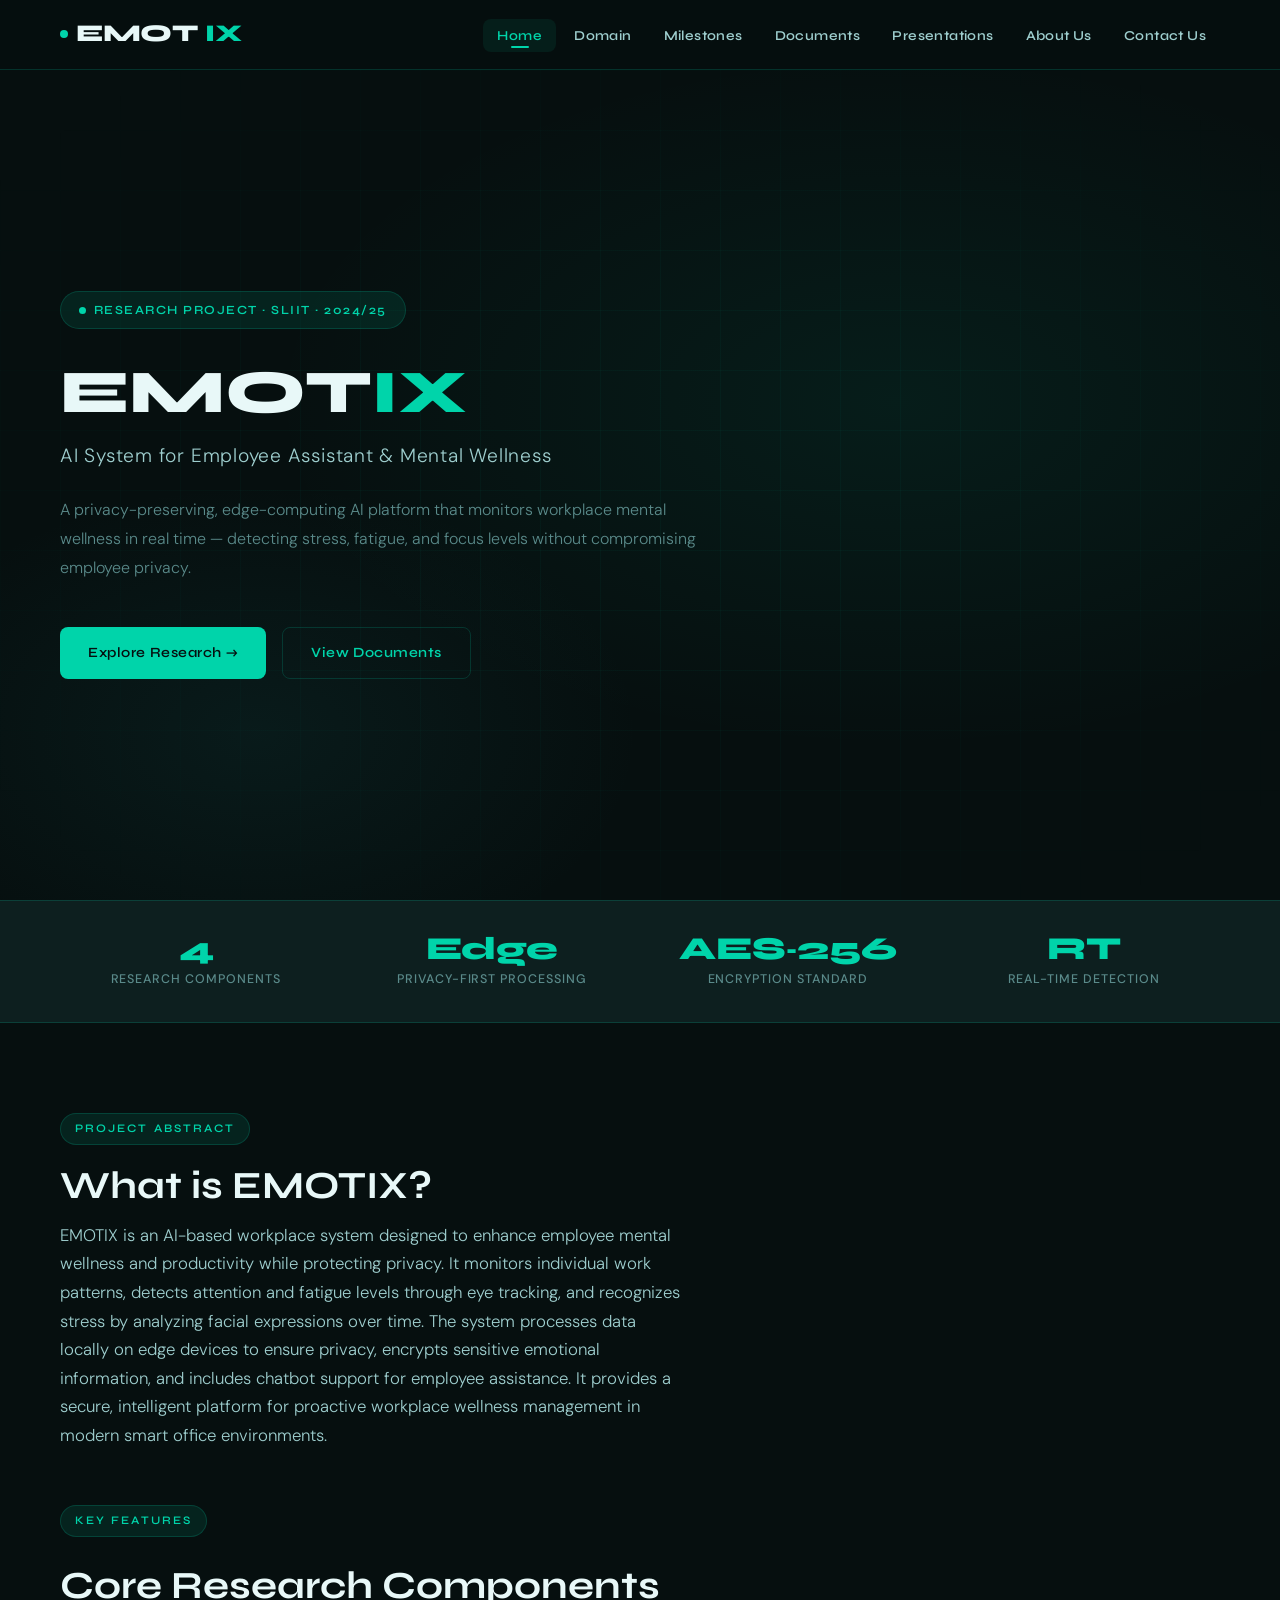
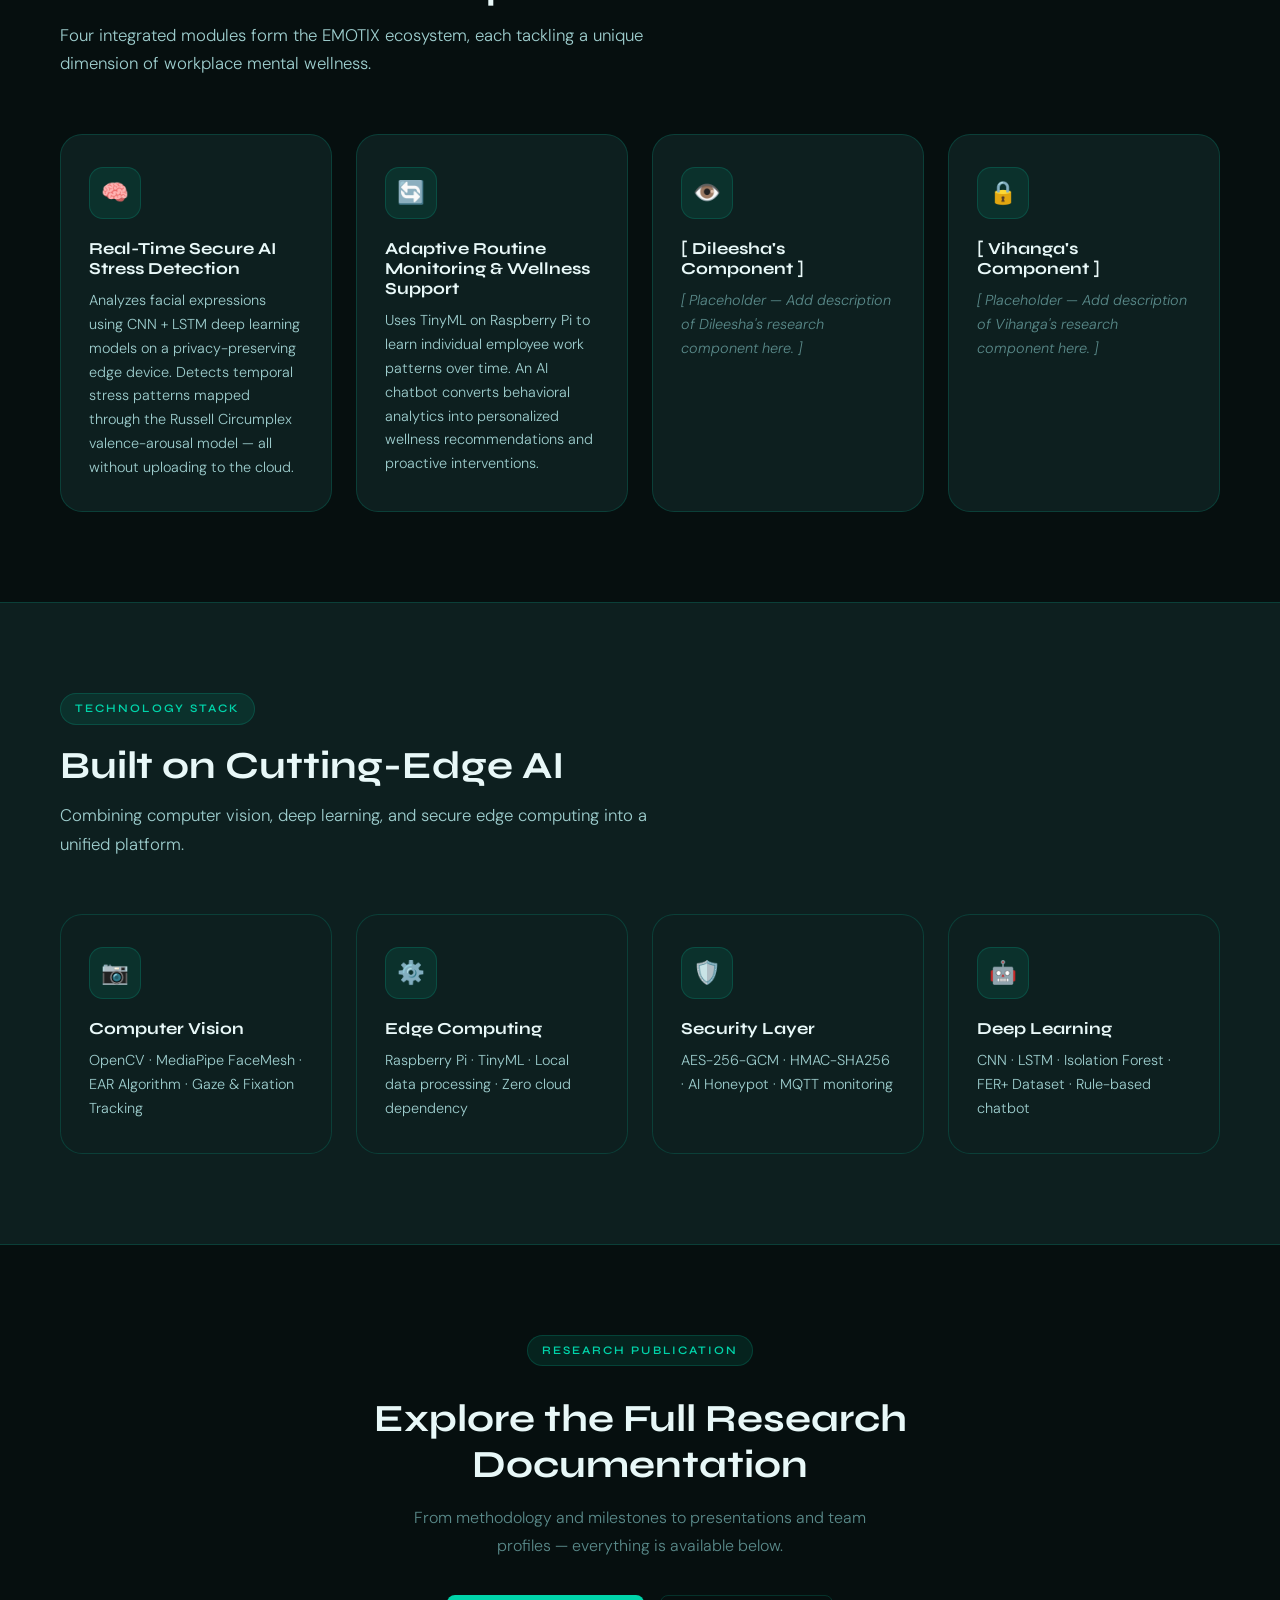
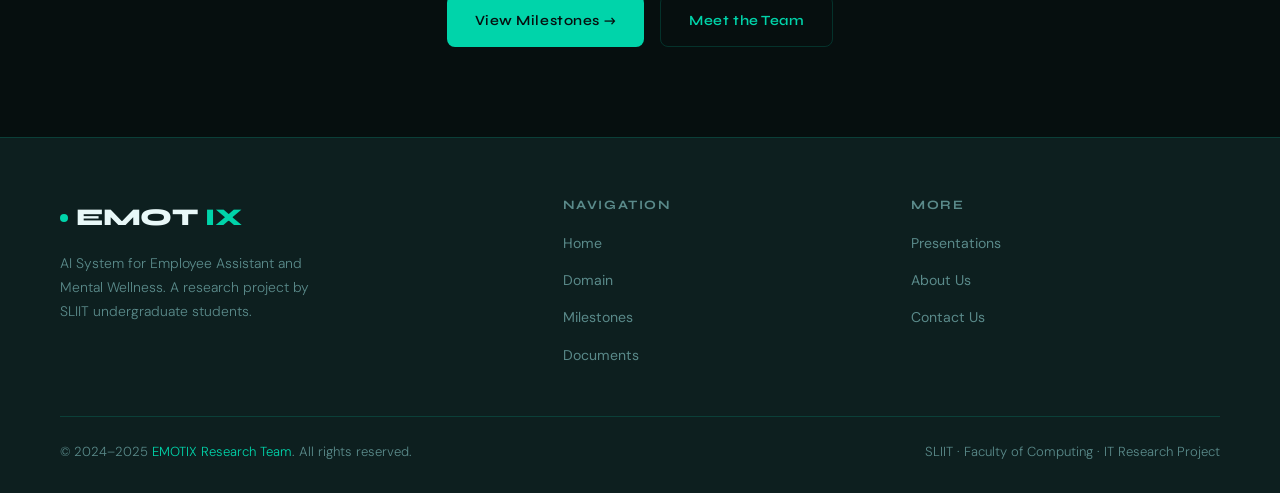
==== index.html @ 806b5383 "Add initial website structure" ====
<!DOCTYPE html>
<html lang="en">
<head>
  <meta charset="UTF-8" />
  <meta name="viewport" content="width=device-width, initial-scale=1.0" />
  <title>EMOTIX — AI System for Employee Mental Wellness</title>
  <meta name="description" content="EMOTIX is an AI-based workplace system designed to enhance employee mental wellness and productivity while protecting privacy through edge computing." />
  <meta name="keywords" content="EMOTIX, AI, mental wellness, employee assistant, stress detection, eye tracking, edge computing" />
  <meta property="og:title" content="EMOTIX — AI Employee Mental Wellness System" />
  <meta property="og:description" content="Real-time, privacy-preserving AI system for employee mental wellness and productivity." />
  <meta property="og:type" content="website" />
  <!-- Favicon SVG -->
  <link rel="icon" href="data:image/svg+xml,<svg xmlns='http://www.w3.org/2000/svg' viewBox='0 0 32 32'><rect width='32' height='32' rx='8' fill='%2300d4aa'/><text x='50%' y='58%' dominant-baseline='middle' text-anchor='middle' font-size='18' font-weight='900' fill='%23060f0f' font-family='sans-serif'>E</text></svg>" />
  <link rel="stylesheet" href="css/styles.css" />
</head>
<body>

  <!-- ── Navigation ── -->
  <nav class="navbar">
    <div class="container">
      <div class="nav-inner">
        <a href="index.html" class="nav-logo">
          <span class="dot"></span>
          EMOT<span>IX</span>
        </a>
        <ul class="nav-links">
          <li><a href="index.html">Home</a></li>
          <li><a href="domain.html">Domain</a></li>
          <li><a href="milestones.html">Milestones</a></li>
          <li><a href="documents.html">Documents</a></li>
          <li><a href="presentations.html">Presentations</a></li>
          <li><a href="about.html">About Us</a></li>
          <li><a href="contact.html">Contact Us</a></li>
        </ul>
        <button class="hamburger" aria-label="Toggle menu">
          <span></span><span></span><span></span>
        </button>
      </div>
    </div>
  </nav>
  <!-- Mobile Nav -->
  <div class="nav-mobile">
    <a href="index.html">Home</a>
    <a href="domain.html">Domain</a>
    <a href="milestones.html">Milestones</a>
    <a href="documents.html">Documents</a>
    <a href="presentations.html">Presentations</a>
    <a href="about.html">About Us</a>
    <a href="contact.html">Contact Us</a>
  </div>

  <!-- ── Hero ── -->
  <section class="hero">
    <div class="hero-bg"></div>
    <div class="hero-grid"></div>
    <div class="container">
      <div class="hero-content">
        <div class="hero-badge">
          <span class="led"></span>
          Research Project · SLIIT · 2024/25
        </div>
        <h1>EMOT<span class="highlight">IX</span></h1>
        <p class="hero-sub">AI System for Employee Assistant &amp; Mental Wellness</p>
        <p class="hero-desc">
          A privacy-preserving, edge-computing AI platform that monitors workplace mental wellness
          in real time — detecting stress, fatigue, and focus levels without compromising
          employee privacy.
        </p>
        <div class="hero-actions">
          <a href="domain.html" class="btn btn-primary">Explore Research →</a>
          <a href="documents.html" class="btn btn-outline">View Documents</a>
        </div>
      </div>
    </div>
  </section>

  <!-- ── Stats Bar ── -->
  <div class="stats-bar">
    <div class="container">
      <div class="stats-grid">
        <div class="stat-item">
          <div class="stat-num">4</div>
          <div class="stat-label">Research Components</div>
        </div>
        <div class="stat-item">
          <div class="stat-num">Edge</div>
          <div class="stat-label">Privacy-First Processing</div>
        </div>
        <div class="stat-item">
          <div class="stat-num">AES‑256</div>
          <div class="stat-label">Encryption Standard</div>
        </div>
        <div class="stat-item">
          <div class="stat-num">RT</div>
          <div class="stat-label">Real-Time Detection</div>
        </div>
      </div>
    </div>
  </div>

  <!-- ── Abstract ── -->
  <section>
    <div class="container">
      <span class="section-label">Project Abstract</span>
      <h2 class="section-title">What is EMOTIX?</h2>
      <p class="section-desc">
        EMOTIX is an AI-based workplace system designed to enhance employee mental wellness and
        productivity while protecting privacy. It monitors individual work patterns, detects
        attention and fatigue levels through eye tracking, and recognizes stress by analyzing
        facial expressions over time. The system processes data locally on edge devices to ensure
        privacy, encrypts sensitive emotional information, and includes chatbot support for
        employee assistance. It provides a secure, intelligent platform for proactive workplace
        wellness management in modern smart office environments.
      </p>

      <!-- ── Key Features ── -->
      <span class="section-label">Key Features</span>
      <h2 class="section-title mt-8">Core Research Components</h2>
      <p class="section-desc mt-8">
        Four integrated modules form the EMOTIX ecosystem, each tackling a unique dimension of
        workplace mental wellness.
      </p>

      <div class="features-grid">
        <!-- Feature 1 -->
        <div class="feature-card fade-in fade-in-1">
          <div class="feature-icon">🧠</div>
          <h3>Real-Time Secure AI Stress Detection</h3>
          <p>
            Analyzes facial expressions using CNN + LSTM deep learning models on a privacy-preserving
            edge device. Detects temporal stress patterns mapped through the Russell Circumplex
            valence-arousal model — all without uploading to the cloud.
          </p>
        </div>
        <!-- Feature 2 -->
        <div class="feature-card fade-in fade-in-2">
          <div class="feature-icon">🔄</div>
          <h3>Adaptive Routine Monitoring &amp; Wellness Support</h3>
          <p>
            Uses TinyML on Raspberry Pi to learn individual employee work patterns over time.
            An AI chatbot converts behavioral analytics into personalized wellness recommendations
            and proactive interventions.
          </p>
        </div>
        <!-- Feature 3 — Placeholder for Dileesha -->
        <div class="feature-card fade-in fade-in-3">
          <div class="feature-icon">👁️</div>
          <h3>[ Dileesha's Component ]</h3>
          <p>
            <em style="color:var(--text-muted);">[ Placeholder — Add description of Dileesha's research component here. ]</em>
          </p>
        </div>
        <!-- Feature 4 — Placeholder for Vihanga -->
        <div class="feature-card fade-in fade-in-4">
          <div class="feature-icon">🔒</div>
          <h3>[ Vihanga's Component ]</h3>
          <p>
            <em style="color:var(--text-muted);">[ Placeholder — Add description of Vihanga's research component here. ]</em>
          </p>
        </div>
      </div>
    </div>
  </section>

  <!-- ── Tech Highlight ── -->
  <section style="background:var(--surface); border-top:1px solid var(--border); border-bottom:1px solid var(--border);">
    <div class="container">
      <span class="section-label">Technology Stack</span>
      <h2 class="section-title">Built on Cutting-Edge AI</h2>
      <p class="section-desc">Combining computer vision, deep learning, and secure edge computing into a unified platform.</p>
      <div class="features-grid">
        <div class="feature-card">
          <div class="feature-icon">📷</div>
          <h3>Computer Vision</h3>
          <p>OpenCV · MediaPipe FaceMesh · EAR Algorithm · Gaze &amp; Fixation Tracking</p>
        </div>
        <div class="feature-card">
          <div class="feature-icon">⚙️</div>
          <h3>Edge Computing</h3>
          <p>Raspberry Pi · TinyML · Local data processing · Zero cloud dependency</p>
        </div>
        <div class="feature-card">
          <div class="feature-icon">🛡️</div>
          <h3>Security Layer</h3>
          <p>AES-256-GCM · HMAC-SHA256 · AI Honeypot · MQTT monitoring</p>
        </div>
        <div class="feature-card">
          <div class="feature-icon">🤖</div>
          <h3>Deep Learning</h3>
          <p>CNN · LSTM · Isolation Forest · FER+ Dataset · Rule-based chatbot</p>
        </div>
      </div>
    </div>
  </section>

  <!-- ── CTA ── -->
  <section>
    <div class="container" style="text-align:center;">
      <span class="section-label">Research Publication</span>
      <h2 class="section-title" style="max-width:600px; margin:12px auto 16px;">
        Explore the Full Research Documentation
      </h2>
      <p style="color:var(--text-muted); max-width:500px; margin:0 auto 36px;">
        From methodology and milestones to presentations and team profiles — everything is available below.
      </p>
      <div class="hero-actions" style="justify-content:center;">
        <a href="milestones.html" class="btn btn-primary">View Milestones →</a>
        <a href="about.html" class="btn btn-outline">Meet the Team</a>
      </div>
    </div>
  </section>

  <!-- ── Footer ── -->
  <footer>
    <div class="container">
      <div class="footer-grid">
        <div class="footer-brand">
          <a href="index.html" class="nav-logo">
            <span class="dot"></span>EMOT<span>IX</span>
          </a>
          <p>AI System for Employee Assistant and Mental Wellness. A research project by SLIIT undergraduate students.</p>
        </div>
        <div class="footer-col">
          <h4>Navigation</h4>
          <ul>
            <li><a href="index.html">Home</a></li>
            <li><a href="domain.html">Domain</a></li>
            <li><a href="milestones.html">Milestones</a></li>
            <li><a href="documents.html">Documents</a></li>
          </ul>
        </div>
        <div class="footer-col">
          <h4>More</h4>
          <ul>
            <li><a href="presentations.html">Presentations</a></li>
            <li><a href="about.html">About Us</a></li>
            <li><a href="contact.html">Contact Us</a></li>
          </ul>
        </div>
      </div>
      <hr class="footer-divider" />
      <div class="footer-bottom">
        <p>&copy; 2024–2025 <span>EMOTIX Research Team</span>. All rights reserved.</p>
        <p>SLIIT · Faculty of Computing · IT Research Project</p>
      </div>
    </div>
  </footer>

  <script src="js/main.js"></script>
</body>
</html>
---- css/styles.css ----
/* ============================================================
   EMOTIX — AI System for Employee Assistant & Mental Wellness
   Stylesheet | Version 1.0
   ============================================================ */

/* ── Google Fonts ── */
@import url('https://fonts.googleapis.com/css2?family=Syne:wght@400;600;700;800&family=DM+Sans:ital,wght@0,300;0,400;0,500;1,300&display=swap');

/* ── CSS Variables ── */
:root {
  --teal-900: #0a2e2e;
  --teal-800: #0e3d3d;
  --teal-700: #114f4f;
  --teal-600: #1a6b6b;
  --teal-500: #1f8080;
  --teal-400: #23a0a0;
  --teal-300: #4fc4c4;
  --teal-100: #d0f0f0;

  --accent:   #00d4aa;
  --accent-2: #7fffde;
  --gold:     #f5c842;

  --dark:     #060f0f;
  --surface:  #0d1f1f;
  --surface-2:#132828;
  --surface-3:#1a3333;
  --border:   rgba(0,212,170,0.18);

  --text-primary:   #e8f8f8;
  --text-secondary: #9ecece;
  --text-muted:     #5a8a8a;

  --font-display: 'Syne', sans-serif;
  --font-body:    'DM Sans', sans-serif;

  --radius-sm: 8px;
  --radius-md: 14px;
  --radius-lg: 22px;
  --radius-xl: 32px;

  --shadow-card: 0 4px 24px rgba(0,0,0,0.35), 0 1px 4px rgba(0,212,170,0.06);
  --shadow-glow: 0 0 40px rgba(0,212,170,0.15);

  --nav-height: 70px;
  --transition: 0.3s cubic-bezier(0.4,0,0.2,1);
}

/* ── Reset & Base ── */
*, *::before, *::after { box-sizing: border-box; margin: 0; padding: 0; }

html { scroll-behavior: smooth; font-size: 16px; }

body {
  font-family: var(--font-body);
  background: var(--dark);
  color: var(--text-primary);
  line-height: 1.7;
  min-height: 100vh;
  overflow-x: hidden;
}

img { max-width: 100%; display: block; }
a  { color: var(--accent); text-decoration: none; transition: color var(--transition); }
a:hover { color: var(--accent-2); }

/* ── Typography ── */
h1, h2, h3, h4, h5 {
  font-family: var(--font-display);
  font-weight: 700;
  line-height: 1.2;
  color: var(--text-primary);
}

h1 { font-size: clamp(2.2rem, 5vw, 3.8rem); font-weight: 800; }
h2 { font-size: clamp(1.6rem, 3vw, 2.4rem); }
h3 { font-size: clamp(1.15rem, 2vw, 1.4rem); }
h4 { font-size: 1.05rem; }
p  { color: var(--text-secondary); font-weight: 300; }

/* ── Layout ── */
.container {
  width: min(1160px, 92vw);
  margin-inline: auto;
}

section { padding: 90px 0; }

.section-label {
  display: inline-block;
  font-family: var(--font-display);
  font-size: 0.72rem;
  font-weight: 600;
  letter-spacing: 0.18em;
  text-transform: uppercase;
  color: var(--accent);
  background: rgba(0,212,170,0.1);
  border: 1px solid var(--border);
  padding: 5px 14px;
  border-radius: 20px;
  margin-bottom: 18px;
}

.section-title {
  margin-bottom: 12px;
}

.section-desc {
  color: var(--text-secondary);
  font-size: 1.05rem;
  max-width: 620px;
  margin-bottom: 56px;
  font-weight: 300;
}

/* ── Navigation ── */
.navbar {
  position: sticky;
  top: 0;
  z-index: 1000;
  height: var(--nav-height);
  background: rgba(6,15,15,0.88);
  backdrop-filter: blur(20px);
  -webkit-backdrop-filter: blur(20px);
  border-bottom: 1px solid var(--border);
  display: flex;
  align-items: center;
}

.nav-inner {
  display: flex;
  align-items: center;
  justify-content: space-between;
  width: 100%;
}

.nav-logo {
  font-family: var(--font-display);
  font-size: 1.5rem;
  font-weight: 800;
  color: var(--text-primary);
  letter-spacing: -0.02em;
  display: flex;
  align-items: center;
  gap: 8px;
}

.nav-logo span {
  color: var(--accent);
}

.nav-logo .dot {
  width: 8px; height: 8px;
  background: var(--accent);
  border-radius: 50%;
  animation: pulse 2s ease-in-out infinite;
}

@keyframes pulse {
  0%,100% { box-shadow: 0 0 0 0 rgba(0,212,170,0.5); }
  50%      { box-shadow: 0 0 0 6px rgba(0,212,170,0); }
}

.nav-links {
  display: flex;
  gap: 4px;
  list-style: none;
  align-items: center;
}

.nav-links a {
  font-family: var(--font-display);
  font-size: 0.85rem;
  font-weight: 600;
  letter-spacing: 0.03em;
  color: var(--text-secondary);
  padding: 8px 14px;
  border-radius: var(--radius-sm);
  transition: all var(--transition);
  position: relative;
}

.nav-links a:hover,
.nav-links a.active {
  color: var(--accent);
  background: rgba(0,212,170,0.08);
}

.nav-links a.active::after {
  content: '';
  position: absolute;
  bottom: 4px; left: 50%;
  transform: translateX(-50%);
  width: 18px; height: 2px;
  background: var(--accent);
  border-radius: 2px;
}

/* Hamburger */
.hamburger {
  display: none;
  flex-direction: column;
  gap: 5px;
  background: none;
  border: none;
  cursor: pointer;
  padding: 6px;
}
.hamburger span {
  display: block;
  width: 24px; height: 2px;
  background: var(--text-primary);
  border-radius: 2px;
  transition: all var(--transition);
}

/* Mobile nav */
.nav-mobile {
  display: none;
  flex-direction: column;
  background: var(--surface);
  border-bottom: 1px solid var(--border);
  padding: 16px 0;
}
.nav-mobile.open { display: flex; }
.nav-mobile a {
  font-family: var(--font-display);
  font-size: 0.9rem;
  font-weight: 600;
  color: var(--text-secondary);
  padding: 12px 24px;
  transition: all var(--transition);
}
.nav-mobile a:hover,
.nav-mobile a.active {
  color: var(--accent);
  background: rgba(0,212,170,0.06);
}

/* ── Hero Section ── */
.hero {
  position: relative;
  min-height: calc(100vh - var(--nav-height));
  display: flex;
  align-items: center;
  overflow: hidden;
  padding: 80px 0;
}

.hero-bg {
  position: absolute;
  inset: 0;
  background:
    radial-gradient(ellipse 70% 60% at 70% 40%, rgba(0,212,170,0.07) 0%, transparent 70%),
    radial-gradient(ellipse 50% 50% at 20% 80%, rgba(31,128,128,0.1) 0%, transparent 60%),
    var(--dark);
}

.hero-grid {
  position: absolute;
  inset: 0;
  background-image:
    linear-gradient(rgba(0,212,170,0.04) 1px, transparent 1px),
    linear-gradient(90deg, rgba(0,212,170,0.04) 1px, transparent 1px);
  background-size: 60px 60px;
  mask-image: radial-gradient(ellipse 80% 80% at center, black 30%, transparent 80%);
}

.hero-content {
  position: relative;
  z-index: 2;
  max-width: 780px;
  animation: heroIn 1s ease both;
}

@keyframes heroIn {
  from { opacity: 0; transform: translateY(30px); }
  to   { opacity: 1; transform: translateY(0); }
}

.hero-badge {
  display: inline-flex;
  align-items: center;
  gap: 8px;
  background: rgba(0,212,170,0.1);
  border: 1px solid var(--border);
  border-radius: 30px;
  padding: 7px 18px;
  margin-bottom: 28px;
  font-size: 0.78rem;
  font-family: var(--font-display);
  font-weight: 600;
  letter-spacing: 0.12em;
  text-transform: uppercase;
  color: var(--accent);
}
.hero-badge .led {
  width: 7px; height: 7px;
  background: var(--accent);
  border-radius: 50%;
  animation: pulse 1.8s ease-in-out infinite;
}

.hero h1 {
  margin-bottom: 10px;
}

.hero h1 .highlight {
  color: var(--accent);
  position: relative;
}

.hero-sub {
  font-size: clamp(1rem, 2vw, 1.2rem);
  color: var(--text-secondary);
  font-weight: 300;
  margin-bottom: 24px;
  letter-spacing: 0.04em;
}

.hero-desc {
  font-size: 1rem;
  color: var(--text-muted);
  max-width: 640px;
  margin-bottom: 44px;
  line-height: 1.8;
}

.hero-actions {
  display: flex;
  gap: 16px;
  flex-wrap: wrap;
}

/* ── Buttons ── */
.btn {
  display: inline-flex;
  align-items: center;
  gap: 8px;
  font-family: var(--font-display);
  font-size: 0.88rem;
  font-weight: 600;
  padding: 13px 28px;
  border-radius: var(--radius-sm);
  border: none;
  cursor: pointer;
  transition: all var(--transition);
  letter-spacing: 0.04em;
}

.btn-primary {
  background: var(--accent);
  color: var(--dark);
}
.btn-primary:hover {
  background: var(--accent-2);
  color: var(--dark);
  transform: translateY(-2px);
  box-shadow: 0 8px 32px rgba(0,212,170,0.3);
}

.btn-outline {
  background: transparent;
  color: var(--accent);
  border: 1px solid var(--border);
}
.btn-outline:hover {
  background: rgba(0,212,170,0.1);
  color: var(--accent-2);
  border-color: var(--accent);
  transform: translateY(-2px);
}

.btn-ghost {
  background: var(--surface-2);
  color: var(--text-secondary);
  border: 1px solid var(--border);
}
.btn-ghost:hover {
  background: var(--surface-3);
  color: var(--text-primary);
}

.btn-sm { padding: 9px 20px; font-size: 0.82rem; }

/* ── Stats Bar ── */
.stats-bar {
  background: var(--surface);
  border-top: 1px solid var(--border);
  border-bottom: 1px solid var(--border);
  padding: 32px 0;
}

.stats-grid {
  display: grid;
  grid-template-columns: repeat(4, 1fr);
  gap: 24px;
  text-align: center;
}

.stat-item {}
.stat-num {
  font-family: var(--font-display);
  font-size: 2rem;
  font-weight: 800;
  color: var(--accent);
  line-height: 1;
  margin-bottom: 4px;
}
.stat-label {
  font-size: 0.78rem;
  color: var(--text-muted);
  letter-spacing: 0.08em;
  text-transform: uppercase;
  font-weight: 500;
}

/* ── Feature Cards ── */
.features-grid {
  display: grid;
  grid-template-columns: repeat(auto-fill, minmax(260px, 1fr));
  gap: 24px;
}

.feature-card {
  background: var(--surface);
  border: 1px solid var(--border);
  border-radius: var(--radius-lg);
  padding: 32px 28px;
  transition: all var(--transition);
  position: relative;
  overflow: hidden;
}

.feature-card::before {
  content: '';
  position: absolute;
  top: 0; left: 0;
  width: 100%; height: 3px;
  background: linear-gradient(90deg, var(--accent), var(--teal-300));
  transform: scaleX(0);
  transform-origin: left;
  transition: transform var(--transition);
}

.feature-card:hover {
  border-color: rgba(0,212,170,0.4);
  transform: translateY(-6px);
  box-shadow: var(--shadow-glow);
}

.feature-card:hover::before { transform: scaleX(1); }

.feature-icon {
  width: 52px; height: 52px;
  background: rgba(0,212,170,0.1);
  border: 1px solid var(--border);
  border-radius: var(--radius-md);
  display: flex;
  align-items: center;
  justify-content: center;
  font-size: 1.4rem;
  margin-bottom: 20px;
}

.feature-card h3 { margin-bottom: 10px; font-size: 1.05rem; }
.feature-card p  { font-size: 0.9rem; line-height: 1.65; }

/* ── Page Header ── */
.page-header {
  background: var(--surface);
  border-bottom: 1px solid var(--border);
  padding: 64px 0 48px;
  position: relative;
  overflow: hidden;
}

.page-header::after {
  content: '';
  position: absolute;
  bottom: 0; left: 0; right: 0;
  height: 1px;
  background: linear-gradient(90deg, transparent, var(--accent), transparent);
  opacity: 0.4;
}

.page-header-bg {
  position: absolute;
  inset: 0;
  background: radial-gradient(ellipse 50% 100% at 80% 50%, rgba(0,212,170,0.05) 0%, transparent 70%);
}

.page-header-content {
  position: relative;
  z-index: 2;
}

.page-header h1 { font-size: clamp(1.8rem, 4vw, 2.8rem); }
.page-header p  { font-size: 1.05rem; color: var(--text-muted); margin-top: 8px; }

/* ── Domain Sections ── */
.domain-section {
  background: var(--surface);
  border: 1px solid var(--border);
  border-radius: var(--radius-lg);
  padding: 40px;
  margin-bottom: 28px;
  transition: border-color var(--transition);
}

.domain-section:hover { border-color: rgba(0,212,170,0.35); }

.domain-section-header {
  display: flex;
  align-items: center;
  gap: 16px;
  margin-bottom: 20px;
}

.domain-num {
  width: 38px; height: 38px;
  background: var(--accent);
  color: var(--dark);
  border-radius: var(--radius-sm);
  display: flex;
  align-items: center;
  justify-content: center;
  font-family: var(--font-display);
  font-weight: 800;
  font-size: 0.85rem;
  flex-shrink: 0;
}

.domain-section h2 { font-size: 1.25rem; margin-bottom: 0; }
.domain-section p  { font-size: 0.95rem; line-height: 1.8; }

/* Pipeline */
.pipeline {
  display: grid;
  grid-template-columns: repeat(auto-fit, minmax(140px, 1fr));
  gap: 0;
  margin-top: 24px;
  position: relative;
}

.pipeline-step {
  background: var(--surface-2);
  border: 1px solid var(--border);
  border-radius: var(--radius-sm);
  padding: 18px 14px;
  text-align: center;
  position: relative;
  transition: all var(--transition);
}

.pipeline-step:hover {
  border-color: var(--accent);
  background: rgba(0,212,170,0.06);
}

.pipeline-step:not(:last-child)::after {
  content: '→';
  position: absolute;
  right: -14px;
  top: 50%;
  transform: translateY(-50%);
  color: var(--accent);
  font-size: 1rem;
  z-index: 2;
}

.pipeline-icon { font-size: 1.6rem; margin-bottom: 8px; }
.pipeline-title {
  font-family: var(--font-display);
  font-size: 0.75rem;
  font-weight: 700;
  color: var(--accent);
  margin-bottom: 6px;
  text-transform: uppercase;
  letter-spacing: 0.06em;
}
.pipeline-desc { font-size: 0.75rem; color: var(--text-muted); line-height: 1.5; }

/* Objectives list */
.objectives-list {
  list-style: none;
  display: grid;
  gap: 14px;
  margin-top: 16px;
}

.objectives-list li {
  display: flex;
  align-items: flex-start;
  gap: 14px;
  font-size: 0.95rem;
  color: var(--text-secondary);
}

.objectives-list li::before {
  content: '◆';
  color: var(--accent);
  font-size: 0.7rem;
  flex-shrink: 0;
  margin-top: 5px;
}

/* Tech grid */
.tech-categories {
  display: grid;
  grid-template-columns: repeat(auto-fill, minmax(220px, 1fr));
  gap: 20px;
  margin-top: 20px;
}

.tech-category {
  background: var(--surface-2);
  border: 1px solid var(--border);
  border-radius: var(--radius-md);
  padding: 22px 20px;
}

.tech-category h4 {
  font-size: 0.82rem;
  text-transform: uppercase;
  letter-spacing: 0.1em;
  color: var(--accent);
  margin-bottom: 14px;
  font-weight: 700;
}

.tech-category ul {
  list-style: none;
  display: flex;
  flex-direction: column;
  gap: 8px;
}

.tech-category li {
  font-size: 0.85rem;
  color: var(--text-secondary);
  padding-left: 12px;
  position: relative;
}

.tech-category li::before {
  content: '·';
  position: absolute;
  left: 0;
  color: var(--accent);
  font-size: 1.2rem;
  line-height: 1;
  top: 1px;
}

/* ── Milestones / Timeline ── */
.timeline {
  position: relative;
  padding-left: 32px;
}

.timeline::before {
  content: '';
  position: absolute;
  left: 10px;
  top: 0; bottom: 0;
  width: 2px;
  background: linear-gradient(to bottom, var(--accent), transparent);
}

.timeline-item {
  position: relative;
  margin-bottom: 36px;
  animation: fadeUp 0.6s ease both;
}

.timeline-item:nth-child(1) { animation-delay: 0.1s; }
.timeline-item:nth-child(2) { animation-delay: 0.2s; }
.timeline-item:nth-child(3) { animation-delay: 0.3s; }
.timeline-item:nth-child(4) { animation-delay: 0.4s; }
.timeline-item:nth-child(5) { animation-delay: 0.5s; }

@keyframes fadeUp {
  from { opacity: 0; transform: translateX(-20px); }
  to   { opacity: 1; transform: translateX(0); }
}

.timeline-dot {
  position: absolute;
  left: -27px;
  top: 20px;
  width: 14px; height: 14px;
  background: var(--dark);
  border: 2px solid var(--accent);
  border-radius: 50%;
  transition: background var(--transition);
}

.timeline-item:hover .timeline-dot { background: var(--accent); }

.timeline-card {
  background: var(--surface);
  border: 1px solid var(--border);
  border-radius: var(--radius-lg);
  padding: 28px 32px;
  transition: all var(--transition);
}

.timeline-card:hover {
  border-color: rgba(0,212,170,0.4);
  box-shadow: var(--shadow-card);
}

.timeline-header {
  display: flex;
  align-items: flex-start;
  justify-content: space-between;
  gap: 16px;
  margin-bottom: 12px;
  flex-wrap: wrap;
}

.timeline-card h3 { font-size: 1.15rem; }

.milestone-meta {
  display: flex;
  gap: 10px;
  flex-wrap: wrap;
}

.meta-badge {
  font-size: 0.75rem;
  font-family: var(--font-display);
  font-weight: 600;
  padding: 4px 12px;
  border-radius: 20px;
  background: rgba(0,212,170,0.1);
  color: var(--accent);
  border: 1px solid var(--border);
  white-space: nowrap;
}

.meta-badge.gold {
  background: rgba(245,200,66,0.12);
  color: var(--gold);
  border-color: rgba(245,200,66,0.25);
}

.timeline-card p { font-size: 0.93rem; line-height: 1.7; }

/* ── Documents ── */
.documents-grid {
  display: grid;
  gap: 16px;
}

.doc-item {
  display: flex;
  align-items: center;
  gap: 20px;
  background: var(--surface);
  border: 1px solid var(--border);
  border-radius: var(--radius-md);
  padding: 22px 28px;
  transition: all var(--transition);
}

.doc-item:hover {
  border-color: rgba(0,212,170,0.4);
  transform: translateX(6px);
}

.doc-icon {
  width: 48px; height: 48px;
  flex-shrink: 0;
  background: rgba(0,212,170,0.1);
  border: 1px solid var(--border);
  border-radius: var(--radius-sm);
  display: flex;
  align-items: center;
  justify-content: center;
  font-size: 1.3rem;
}

.doc-info { flex: 1; }
.doc-info h4 { font-size: 1rem; margin-bottom: 4px; }
.doc-info p  { font-size: 0.83rem; color: var(--text-muted); }

/* ── Presentations ── */
.presentations-grid {
  display: grid;
  grid-template-columns: repeat(auto-fill, minmax(270px, 1fr));
  gap: 24px;
}

.pres-card {
  background: var(--surface);
  border: 1px solid var(--border);
  border-radius: var(--radius-lg);
  padding: 32px 28px;
  display: flex;
  flex-direction: column;
  gap: 16px;
  transition: all var(--transition);
  position: relative;
  overflow: hidden;
}

.pres-card::after {
  content: '';
  position: absolute;
  bottom: 0; left: 0; right: 0;
  height: 2px;
  background: linear-gradient(90deg, var(--accent), var(--teal-300));
  transform: scaleX(0);
  transition: transform var(--transition);
}

.pres-card:hover {
  border-color: rgba(0,212,170,0.4);
  transform: translateY(-5px);
  box-shadow: var(--shadow-glow);
}
.pres-card:hover::after { transform: scaleX(1); }

.pres-number {
  font-family: var(--font-display);
  font-size: 3rem;
  font-weight: 800;
  color: rgba(0,212,170,0.15);
  line-height: 1;
}

.pres-card h3 { font-size: 1.05rem; }
.pres-card p  { font-size: 0.88rem; flex: 1; }

/* ── About / Team ── */
.team-grid {
  display: grid;
  grid-template-columns: repeat(auto-fill, minmax(250px, 1fr));
  gap: 24px;
}

.team-card {
  background: var(--surface);
  border: 1px solid var(--border);
  border-radius: var(--radius-lg);
  padding: 32px 24px;
  text-align: center;
  transition: all var(--transition);
  position: relative;
  overflow: hidden;
}

.team-card:hover {
  border-color: rgba(0,212,170,0.4);
  transform: translateY(-5px);
  box-shadow: var(--shadow-glow);
}

.team-avatar {
  width: 88px; height: 88px;
  border-radius: 50%;
  margin: 0 auto 20px;
  background: linear-gradient(135deg, var(--teal-600), var(--teal-900));
  border: 3px solid var(--border);
  display: flex;
  align-items: center;
  justify-content: center;
  font-size: 2rem;
  overflow: hidden;
  transition: border-color var(--transition);
}

.team-card:hover .team-avatar { border-color: var(--accent); }

.team-card h3 { font-size: 1.05rem; margin-bottom: 4px; }

.team-role {
  font-size: 0.8rem;
  color: var(--accent);
  font-family: var(--font-display);
  font-weight: 600;
  letter-spacing: 0.06em;
  text-transform: uppercase;
  margin-bottom: 12px;
}

.team-card p { font-size: 0.87rem; margin-bottom: 16px; }

.team-email {
  display: inline-flex;
  align-items: center;
  gap: 6px;
  font-size: 0.8rem;
  color: var(--text-muted);
  transition: color var(--transition);
}
.team-email:hover { color: var(--accent); }

/* Supervisor card */
.supervisor-section {
  margin-bottom: 60px;
}
.supervisor-card {
  background: var(--surface);
  border: 1px solid var(--border);
  border-radius: var(--radius-lg);
  padding: 36px 40px;
  display: flex;
  align-items: center;
  gap: 32px;
  transition: all var(--transition);
}
.supervisor-card:hover { border-color: rgba(0,212,170,0.4); }
.supervisor-avatar {
  width: 100px; height: 100px;
  border-radius: 50%;
  background: linear-gradient(135deg, var(--teal-500), var(--teal-900));
  border: 3px solid var(--border);
  display: flex;
  align-items: center;
  justify-content: center;
  font-size: 2.4rem;
  flex-shrink: 0;
}
.supervisor-info h3 { font-size: 1.3rem; }
.supervisor-info .team-role { margin-bottom: 8px; }
.supervisor-info p { font-size: 0.9rem; }

/* ── Contact ── */
.contact-grid {
  display: grid;
  grid-template-columns: 1fr 1.2fr;
  gap: 40px;
  align-items: start;
}

.contact-info-card {
  background: var(--surface);
  border: 1px solid var(--border);
  border-radius: var(--radius-lg);
  padding: 36px 32px;
}

.contact-info-card h3 { margin-bottom: 24px; }

.contact-item {
  display: flex;
  gap: 16px;
  margin-bottom: 24px;
}

.contact-item-icon {
  width: 42px; height: 42px;
  background: rgba(0,212,170,0.1);
  border: 1px solid var(--border);
  border-radius: var(--radius-sm);
  display: flex;
  align-items: center;
  justify-content: center;
  font-size: 1.1rem;
  flex-shrink: 0;
}

.contact-item-text h4 { font-size: 0.85rem; color: var(--text-muted); margin-bottom: 4px; }
.contact-item-text p, .contact-item-text a {
  font-size: 0.95rem;
  color: var(--text-secondary);
}
.contact-item-text a:hover { color: var(--accent); }

/* Contact form */
.contact-form {
  background: var(--surface);
  border: 1px solid var(--border);
  border-radius: var(--radius-lg);
  padding: 36px 32px;
}

.contact-form h3 { margin-bottom: 28px; }

.form-group {
  margin-bottom: 20px;
}

.form-group label {
  display: block;
  font-size: 0.82rem;
  font-family: var(--font-display);
  font-weight: 600;
  color: var(--text-secondary);
  margin-bottom: 8px;
  letter-spacing: 0.04em;
}

.form-group input,
.form-group textarea,
.form-group select {
  width: 100%;
  background: var(--surface-2);
  border: 1px solid var(--border);
  border-radius: var(--radius-sm);
  padding: 13px 16px;
  color: var(--text-primary);
  font-family: var(--font-body);
  font-size: 0.93rem;
  transition: border-color var(--transition), box-shadow var(--transition);
  outline: none;
}

.form-group input:focus,
.form-group textarea:focus {
  border-color: var(--accent);
  box-shadow: 0 0 0 3px rgba(0,212,170,0.1);
}

.form-group textarea {
  min-height: 130px;
  resize: vertical;
}

/* ── Footer ── */
footer {
  background: var(--surface);
  border-top: 1px solid var(--border);
  padding: 60px 0 30px;
}

.footer-grid {
  display: grid;
  grid-template-columns: 1.5fr 1fr 1fr;
  gap: 40px;
  margin-bottom: 48px;
}

.footer-brand .nav-logo { margin-bottom: 14px; }
.footer-brand p { font-size: 0.87rem; color: var(--text-muted); max-width: 280px; line-height: 1.7; }

.footer-col h4 {
  font-family: var(--font-display);
  font-size: 0.8rem;
  text-transform: uppercase;
  letter-spacing: 0.12em;
  color: var(--text-muted);
  margin-bottom: 16px;
}

.footer-col ul {
  list-style: none;
  display: flex;
  flex-direction: column;
  gap: 10px;
}

.footer-col li a {
  font-size: 0.88rem;
  color: var(--text-muted);
  transition: color var(--transition);
}
.footer-col li a:hover { color: var(--accent); }

.footer-divider {
  border: none;
  border-top: 1px solid var(--border);
  margin-bottom: 24px;
}

.footer-bottom {
  display: flex;
  justify-content: space-between;
  align-items: center;
  gap: 16px;
  flex-wrap: wrap;
}

.footer-bottom p {
  font-size: 0.82rem;
  color: var(--text-muted);
}

.footer-bottom span { color: var(--accent); }

/* ── Utility ── */
.text-accent { color: var(--accent); }
.mt-8  { margin-top: 8px; }
.mt-16 { margin-top: 16px; }
.mt-24 { margin-top: 24px; }
.mt-40 { margin-top: 40px; }
.mb-8  { margin-bottom: 8px; }

.divider {
  border: none;
  border-top: 1px solid var(--border);
  margin: 40px 0;
}

/* ── Animations ── */
.fade-in {
  opacity: 0;
  transform: translateY(24px);
  animation: fadeIn 0.7s ease forwards;
}

@keyframes fadeIn {
  to { opacity: 1; transform: translateY(0); }
}

.fade-in-1 { animation-delay: 0.1s; }
.fade-in-2 { animation-delay: 0.2s; }
.fade-in-3 { animation-delay: 0.3s; }
.fade-in-4 { animation-delay: 0.4s; }

/* ── Responsive ── */
@media (max-width: 900px) {
  .contact-grid { grid-template-columns: 1fr; }
  .footer-grid  { grid-template-columns: 1fr 1fr; }
  .stats-grid   { grid-template-columns: repeat(2,1fr); }
  .supervisor-card { flex-direction: column; text-align: center; }
}

@media (max-width: 768px) {
  .nav-links   { display: none; }
  .hamburger   { display: flex; }
  section      { padding: 60px 0; }
  .hero        { padding: 60px 0; min-height: auto; }
  .footer-grid { grid-template-columns: 1fr; }
  .pipeline    { grid-template-columns: 1fr; }
  .pipeline-step::after { display: none !important; }
  .doc-item    { flex-direction: column; align-items: flex-start; }
}

@media (max-width: 480px) {
  .stats-grid  { grid-template-columns: repeat(2,1fr); }
  .hero-actions { flex-direction: column; }
  .timeline-header { flex-direction: column; }
}
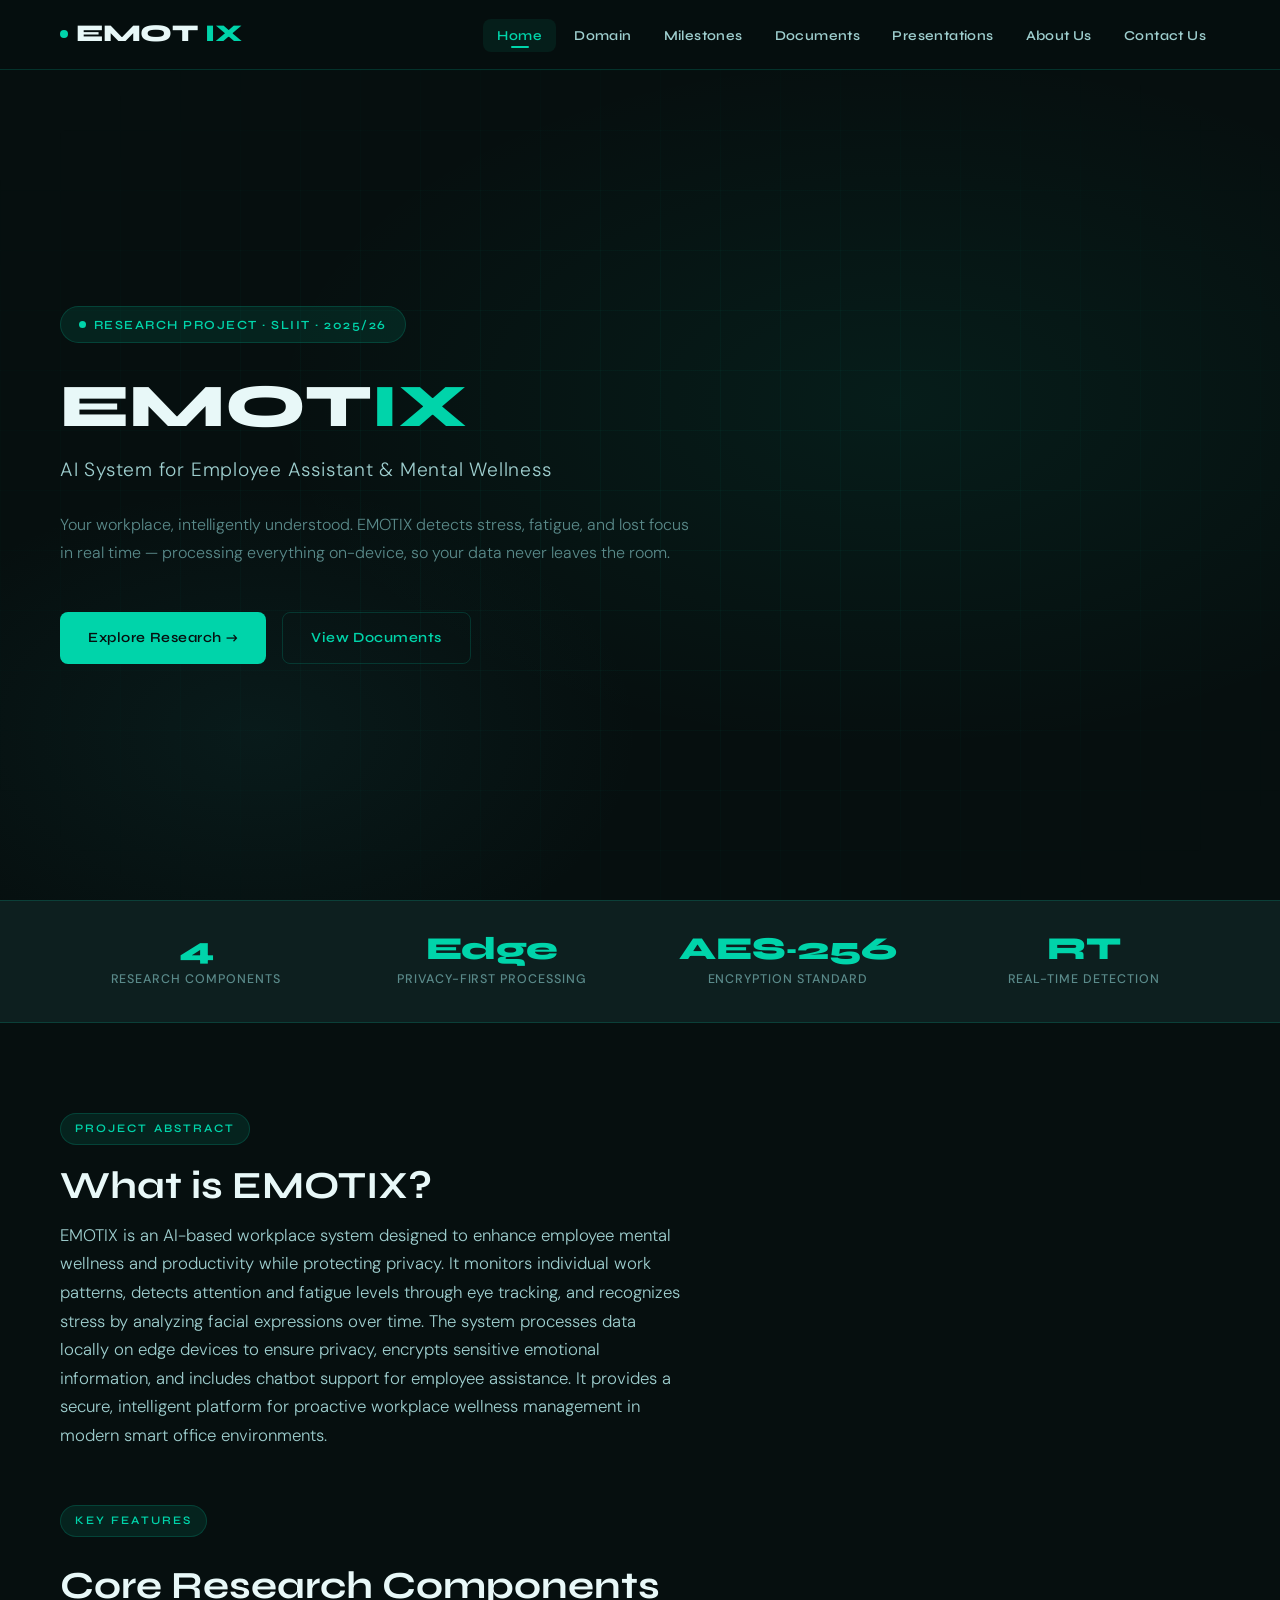
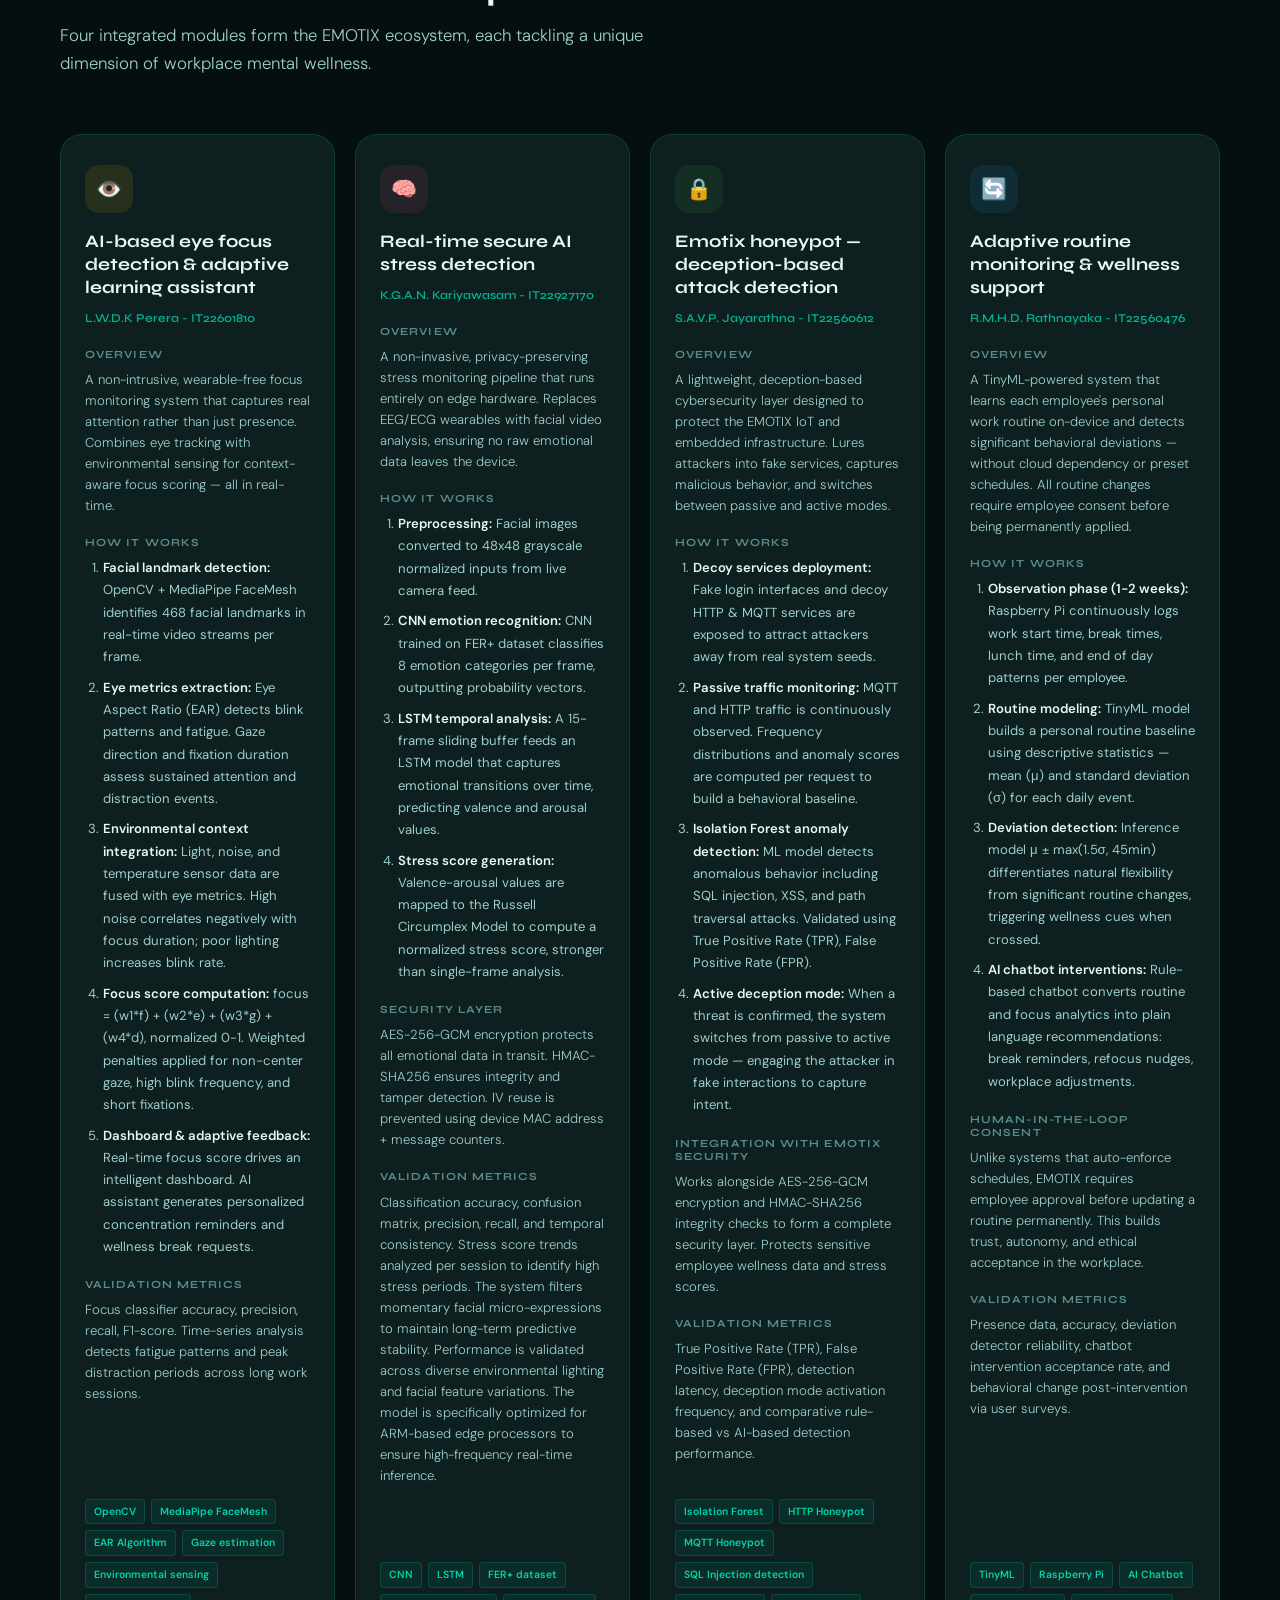
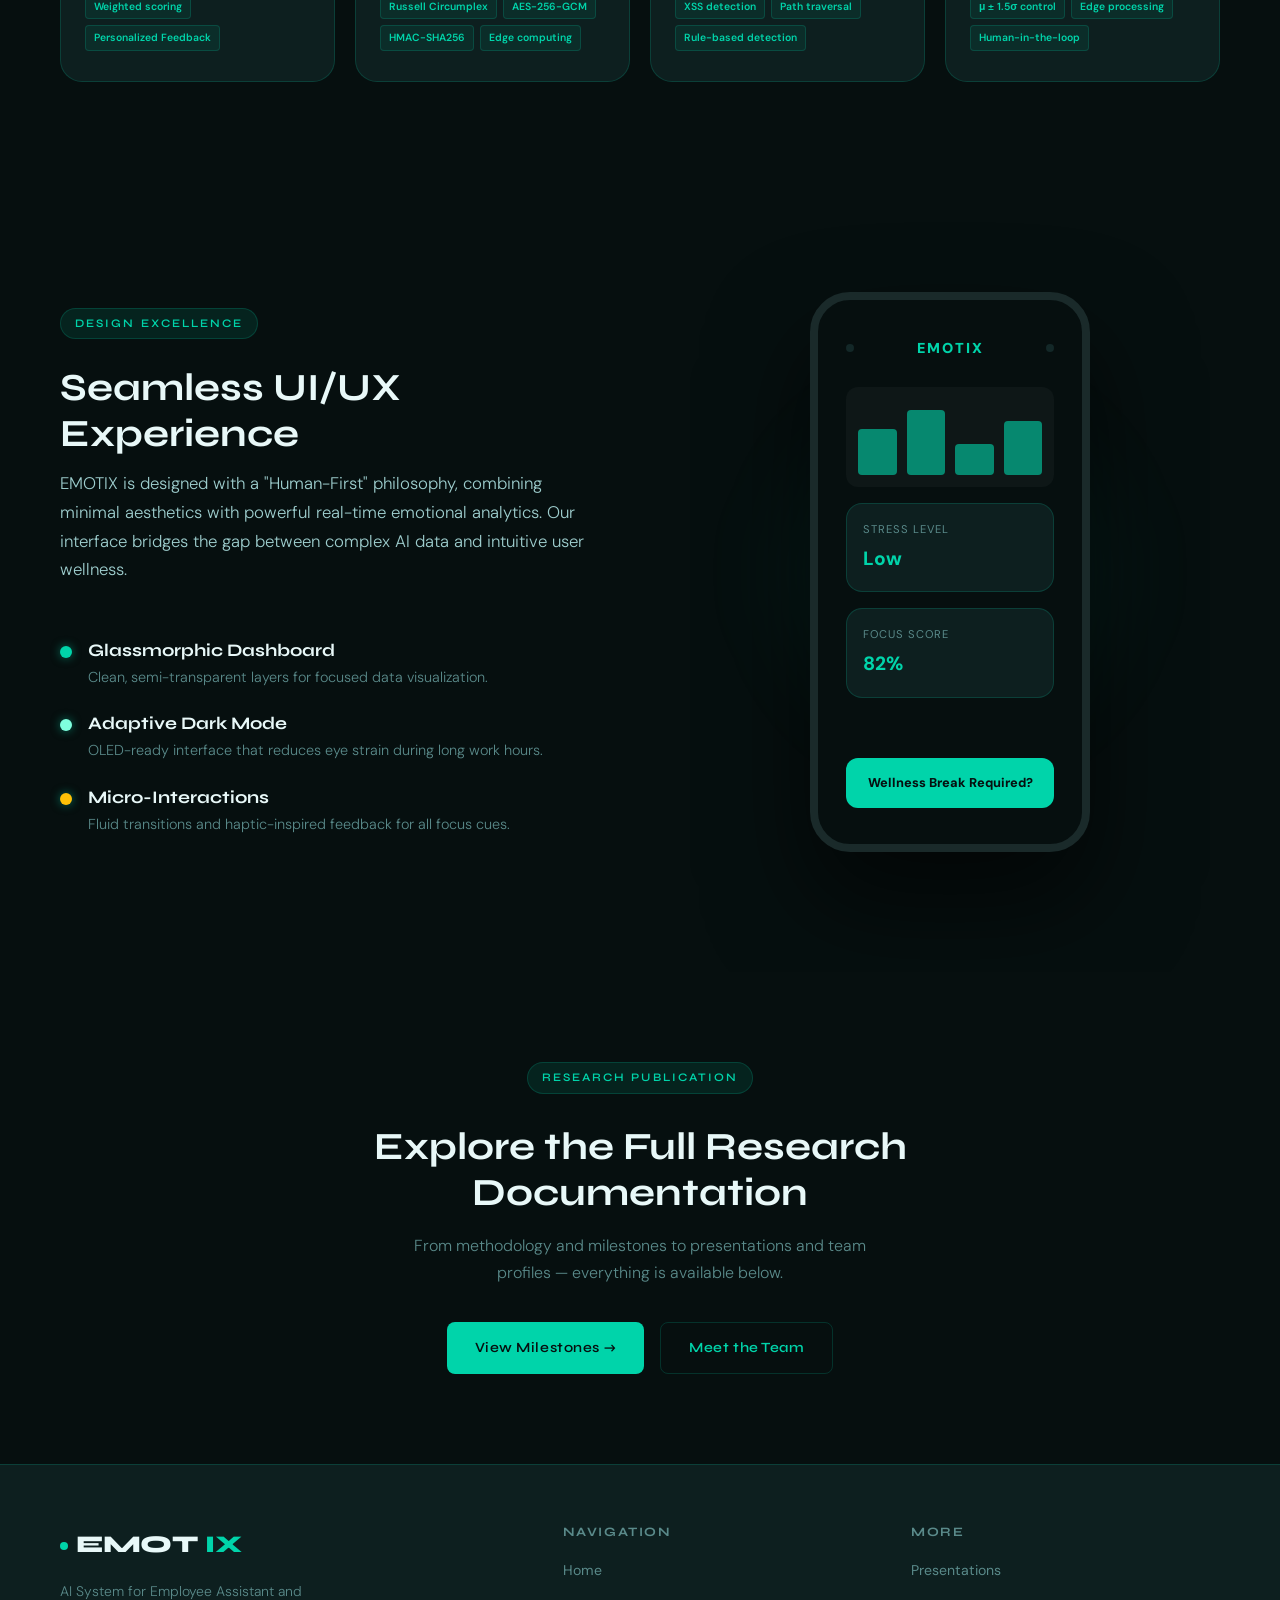
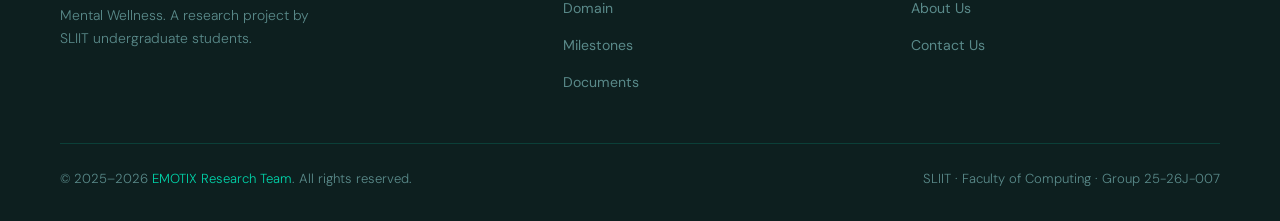
==== commit 2a205478: "feat: update project documentation, milestones, and add team assets for the 2025-2026 academic cycle" ====
--- a/index.html
+++ b/index.html
@@ -57,14 +57,13 @@
       <div class="hero-content">
         <div class="hero-badge">
           <span class="led"></span>
-          Research Project · SLIIT · 2024/25
+          Research Project · SLIIT · 2025/26
         </div>
         <h1>EMOT<span class="highlight">IX</span></h1>
         <p class="hero-sub">AI System for Employee Assistant &amp; Mental Wellness</p>
         <p class="hero-desc">
-          A privacy-preserving, edge-computing AI platform that monitors workplace mental wellness
-          in real time — detecting stress, fatigue, and focus levels without compromising
-          employee privacy.
+          Your workplace, intelligently understood. EMOTIX detects stress, fatigue, and lost focus
+          in real time — processing everything on-device, so your data never leaves the room.
         </p>
         <div class="hero-actions">
           <a href="domain.html" class="btn btn-primary">Explore Research →</a>
@@ -121,77 +120,295 @@
         workplace mental wellness.
       </p>
 
-      <div class="features-grid">
-        <!-- Feature 1 -->
-        <div class="feature-card fade-in fade-in-1">
-          <div class="feature-icon">🧠</div>
-          <h3>Real-Time Secure AI Stress Detection</h3>
-          <p>
-            Analyzes facial expressions using CNN + LSTM deep learning models on a privacy-preserving
-            edge device. Detects temporal stress patterns mapped through the Russell Circumplex
-            valence-arousal model — all without uploading to the cloud.
+      <div class="detailed-components-grid">
+        
+        <!-- Component 1: Eye Focus Detection (Perera) -->
+        <div class="comp-card">
+          <div class="comp-icon" style="background: rgba(255, 193, 7, 0.1); color: #ffc107;">👁️</div>
+          <h3>AI-based eye focus detection & adaptive learning assistant</h3>
+          <div class="comp-author">L.W.D.K Perera - IT22601810</div>
+          
+          <div class="comp-section">
+            <h4>OVERVIEW</h4>
+            <p>A non-intrusive, wearable-free focus monitoring system that captures real attention rather than just presence. Combines eye tracking with environmental sensing for context-aware focus scoring — all in real-time.</p>
+          </div>
+
+          <div class="comp-section">
+            <h4>HOW IT WORKS</h4>
+            <ol class="comp-list">
+              <li><strong>Facial landmark detection:</strong> OpenCV + MediaPipe FaceMesh identifies 468 facial landmarks in real-time video streams per frame.</li>
+              <li><strong>Eye metrics extraction:</strong> Eye Aspect Ratio (EAR) detects blink patterns and fatigue. Gaze direction and fixation duration assess sustained attention and distraction events.</li>
+              <li><strong>Environmental context integration:</strong> Light, noise, and temperature sensor data are fused with eye metrics. High noise correlates negatively with focus duration; poor lighting increases blink rate.</li>
+              <li><strong>Focus score computation:</strong> focus = (w1*f) + (w2*e) + (w3*g) + (w4*d), normalized 0-1. Weighted penalties applied for non-center gaze, high blink frequency, and short fixations.</li>
+              <li><strong>Dashboard & adaptive feedback:</strong> Real-time focus score drives an intelligent dashboard. AI assistant generates personalized concentration reminders and wellness break requests.</li>
+            </ol>
+          </div>
+
+          <div class="comp-section">
+            <h4>VALIDATION METRICS</h4>
+            <p>Focus classifier accuracy, precision, recall, F1-score. Time-series analysis detects fatigue patterns and peak distraction periods across long work sessions.</p>
+          </div>
+
+          <div class="comp-tech-tags">
+            <span class="tech-tag">OpenCV</span>
+            <span class="tech-tag">MediaPipe FaceMesh</span>
+            <span class="tech-tag">EAR Algorithm</span>
+            <span class="tech-tag">Gaze estimation</span>
+            <span class="tech-tag">Environmental sensing</span>
+            <span class="tech-tag">Weighted scoring</span>
+            <span class="tech-tag">Personalized Feedback</span>
+          </div>
+        </div>
+
+        <!-- Component 2: Stress Detection (Amdi/Kariyawasam) -->
+        <div class="comp-card">
+          <div class="comp-icon" style="background: rgba(255, 64, 129, 0.1); color: #ff4081;">🧠</div>
+          <h3>Real-time secure AI stress detection</h3>
+          <div class="comp-author">K.G.A.N. Kariyawasam - IT22927170</div>
+          
+          <div class="comp-section">
+            <h4>OVERVIEW</h4>
+            <p>A non-invasive, privacy-preserving stress monitoring pipeline that runs entirely on edge hardware. Replaces EEG/ECG wearables with facial video analysis, ensuring no raw emotional data leaves the device.</p>
+          </div>
+
+          <div class="comp-section">
+            <h4>HOW IT WORKS</h4>
+            <ol class="comp-list">
+              <li><strong>Preprocessing:</strong> Facial images converted to 48x48 grayscale normalized inputs from live camera feed.</li>
+              <li><strong>CNN emotion recognition:</strong> CNN trained on FER+ dataset classifies 8 emotion categories per frame, outputting probability vectors.</li>
+              <li><strong>LSTM temporal analysis:</strong> A 15-frame sliding buffer feeds an LSTM model that captures emotional transitions over time, predicting valence and arousal values.</li>
+              <li><strong>Stress score generation:</strong> Valence-arousal values are mapped to the Russell Circumplex Model to compute a normalized stress score, stronger than single-frame analysis.</li>
+            </ol>
+          </div>
+
+          <div class="comp-section">
+            <h4>SECURITY LAYER</h4>
+            <p>AES-256-GCM encryption protects all emotional data in transit. HMAC-SHA256 ensures integrity and tamper detection. IV reuse is prevented using device MAC address + message counters.</p>
+          </div>
+
+          <div class="comp-section">
+            <h4>VALIDATION METRICS</h4>
+            <p>Classification accuracy, confusion matrix, precision, recall, and temporal consistency. Stress score trends analyzed per session to identify high stress periods. The system filters momentary facial micro-expressions to maintain long-term predictive stability. Performance is validated across diverse environmental lighting and facial feature variations. The model is specifically optimized for ARM-based edge processors to ensure high-frequency real-time inference.</p>
+          </div>
+
+          <div class="comp-tech-tags">
+            <span class="tech-tag">CNN</span>
+            <span class="tech-tag">LSTM</span>
+            <span class="tech-tag">FER+ dataset</span>
+            <span class="tech-tag">Russell Circumplex</span>
+            <span class="tech-tag">AES-256-GCM</span>
+            <span class="tech-tag">HMAC-SHA256</span>
+            <span class="tech-tag">Edge computing</span>
+          </div>
+        </div>
+
+        <!-- Component 3: Honeypot Security (Jayarathna) -->
+        <div class="comp-card">
+          <div class="comp-icon" style="background: rgba(76, 175, 80, 0.1); color: #4caf50;">🔒</div>
+          <h3>Emotix honeypot — deception-based attack detection</h3>
+          <div class="comp-author">S.A.V.P. Jayarathna - IT22560612</div>
+          
+          <div class="comp-section">
+            <h4>OVERVIEW</h4>
+            <p>A lightweight, deception-based cybersecurity layer designed to protect the EMOTIX IoT and embedded infrastructure. Lures attackers into fake services, captures malicious behavior, and switches between passive and active modes.</p>
+          </div>
+
+          <div class="comp-section">
+            <h4>HOW IT WORKS</h4>
+            <ol class="comp-list">
+              <li><strong>Decoy services deployment:</strong> Fake login interfaces and decoy HTTP & MQTT services are exposed to attract attackers away from real system seeds.</li>
+              <li><strong>Passive traffic monitoring:</strong> MQTT and HTTP traffic is continuously observed. Frequency distributions and anomaly scores are computed per request to build a behavioral baseline.</li>
+              <li><strong>Isolation Forest anomaly detection:</strong> ML model detects anomalous behavior including SQL injection, XSS, and path traversal attacks. Validated using True Positive Rate (TPR), False Positive Rate (FPR).</li>
+              <li><strong>Active deception mode:</strong> When a threat is confirmed, the system switches from passive to active mode — engaging the attacker in fake interactions to capture intent.</li>
+            </ol>
+          </div>
+
+          <div class="comp-section">
+            <h4>INTEGRATION WITH EMOTIX SECURITY</h4>
+            <p>Works alongside AES-256-GCM encryption and HMAC-SHA256 integrity checks to form a complete security layer. Protects sensitive employee wellness data and stress scores.</p>
+          </div>
+
+          <div class="comp-section">
+            <h4>VALIDATION METRICS</h4>
+            <p>True Positive Rate (TPR), False Positive Rate (FPR), detection latency, deception mode activation frequency, and comparative rule-based vs AI-based detection performance.</p>
+          </div>
+
+          <div class="comp-tech-tags">
+            <span class="tech-tag">Isolation Forest</span>
+            <span class="tech-tag">HTTP Honeypot</span>
+            <span class="tech-tag">MQTT Honeypot</span>
+            <span class="tech-tag">SQL Injection detection</span>
+            <span class="tech-tag">XSS detection</span>
+            <span class="tech-tag">Path traversal</span>
+            <span class="tech-tag">Rule-based detection</span>
+          </div>
+        </div>
+
+        <!-- Component 4: Routine Monitoring (Senevirathna/Rathnayaka) -->
+        <div class="comp-card">
+          <div class="comp-icon" style="background: rgba(33, 150, 243, 0.1); color: #2196f3;">🔄</div>
+          <h3>Adaptive routine monitoring & wellness support</h3>
+          <div class="comp-author">R.M.H.D. Rathnayaka - IT22560476</div>
+          
+          <div class="comp-section">
+            <h4>OVERVIEW</h4>
+            <p>A TinyML-powered system that learns each employee's personal work routine on-device and detects significant behavioral deviations — without cloud dependency or preset schedules. All routine changes require employee consent before being permanently applied.</p>
+          </div>
+
+          <div class="comp-section">
+            <h4>HOW IT WORKS</h4>
+            <ol class="comp-list">
+              <li><strong>Observation phase (1-2 weeks):</strong> Raspberry Pi continuously logs work start time, break times, lunch time, and end of day patterns per employee.</li>
+              <li><strong>Routine modeling:</strong> TinyML model builds a personal routine baseline using descriptive statistics — mean (μ) and standard deviation (σ) for each daily event.</li>
+              <li><strong>Deviation detection:</strong> Inference model μ ± max(1.5σ, 45min) differentiates natural flexibility from significant routine changes, triggering wellness cues when crossed.</li>
+              <li><strong>AI chatbot interventions:</strong> Rule-based chatbot converts routine and focus analytics into plain language recommendations: break reminders, refocus nudges, workplace adjustments.</li>
+            </ol>
+          </div>
+
+          <div class="comp-section">
+            <h4>HUMAN-IN-THE-LOOP CONSENT</h4>
+            <p>Unlike systems that auto-enforce schedules, EMOTIX requires employee approval before updating a routine permanently. This builds trust, autonomy, and ethical acceptance in the workplace.</p>
+          </div>
+
+          <div class="comp-section">
+            <h4>VALIDATION METRICS</h4>
+            <p>Presence data, accuracy, deviation detector reliability, chatbot intervention acceptance rate, and behavioral change post-intervention via user surveys.</p>
+          </div>
+
+          <div class="comp-tech-tags">
+            <span class="tech-tag">TinyML</span>
+            <span class="tech-tag">Raspberry Pi</span>
+            <span class="tech-tag">AI Chatbot</span>
+            <span class="tech-tag">μ ± 1.5σ control</span>
+            <span class="tech-tag">Edge processing</span>
+            <span class="tech-tag">Human-in-the-loop</span>
+          </div>
+        </div>
+
+      </div>
+    </div>
+  </section>
+
+  <!-- ── UI/UX Creative Showcase ── -->
+  <section style="background: var(--bg); padding: 120px 0; overflow: hidden;">
+    <div class="container">
+      <div style="display: grid; grid-template-columns: 1fr 1fr; gap: 80px; align-items: center;">
+        
+        <!-- Design Info -->
+        <div class="ui-ux-content">
+          <span class="section-label">Design Excellence</span>
+          <h2 class="section-title mt-8">Seamless UI/UX Experience</h2>
+          <p class="section-desc mt-8">
+            EMOTIX is designed with a "Human-First" philosophy, combining minimal aesthetics with powerful real-time emotional analytics. Our interface bridges the gap between complex AI data and intuitive user wellness.
           </p>
-        </div>
-        <!-- Feature 2 -->
-        <div class="feature-card fade-in fade-in-2">
-          <div class="feature-icon">🔄</div>
-          <h3>Adaptive Routine Monitoring &amp; Wellness Support</h3>
-          <p>
-            Uses TinyML on Raspberry Pi to learn individual employee work patterns over time.
-            An AI chatbot converts behavioral analytics into personalized wellness recommendations
-            and proactive interventions.
-          </p>
-        </div>
-        <!-- Feature 3 — Placeholder for Dileesha -->
-        <div class="feature-card fade-in fade-in-3">
-          <div class="feature-icon">👁️</div>
-          <h3>[ Dileesha's Component ]</h3>
-          <p>
-            <em style="color:var(--text-muted);">[ Placeholder — Add description of Dileesha's research component here. ]</em>
-          </p>
-        </div>
-        <!-- Feature 4 — Placeholder for Vihanga -->
-        <div class="feature-card fade-in fade-in-4">
-          <div class="feature-icon">🔒</div>
-          <h3>[ Vihanga's Component ]</h3>
-          <p>
-            <em style="color:var(--text-muted);">[ Placeholder — Add description of Vihanga's research component here. ]</em>
-          </p>
-        </div>
+
+          <div class="design-features mt-8">
+            <div class="d-feat">
+              <div class="d-feat-dot"></div>
+              <div>
+                <h4>Glassmorphic Dashboard</h4>
+                <p>Clean, semi-transparent layers for focused data visualization.</p>
+              </div>
+            </div>
+            <div class="d-feat">
+              <div class="d-feat-dot" style="background: var(--accent-2);"></div>
+              <div>
+                <h4>Adaptive Dark Mode</h4>
+                <p>OLED-ready interface that reduces eye strain during long work hours.</p>
+              </div>
+            </div>
+            <div class="d-feat">
+              <div class="d-feat-dot" style="background: #ffc107;"></div>
+              <div>
+                <h4>Micro-Interactions</h4>
+                <p>Fluid transitions and haptic-inspired feedback for all focus cues.</p>
+              </div>
+            </div>
+          </div>
+        </div>
+
+        <!-- Visual Preview (CSS Phone) -->
+        <div class="ui-ux-visual">
+          <div class="phone-mockup">
+            <div class="phone-screen">
+              <div class="app-header">
+                <div class="app-dot"></div>
+                <div class="app-logo">EMOTIX</div>
+                <div class="app-dot"></div>
+              </div>
+              <div class="app-chart">
+                <div class="chart-bar" style="height: 60%;"></div>
+                <div class="chart-bar" style="height: 85%;"></div>
+                <div class="chart-bar" style="height: 40%;"></div>
+                <div class="chart-bar" style="height: 70%;"></div>
+              </div>
+              <div class="app-card">
+                <div class="app-card-title">Stress Level</div>
+                <div class="app-card-val">Low</div>
+              </div>
+              <div class="app-card">
+                <div class="app-card-title">Focus Score</div>
+                <div class="app-card-val">82%</div>
+              </div>
+              <div class="app-btn">Wellness Break Required?</div>
+            </div>
+          </div>
+          <div class="visual-glow"></div>
+        </div>
+
       </div>
     </div>
   </section>
 
-  <!-- ── Tech Highlight ── -->
-  <section style="background:var(--surface); border-top:1px solid var(--border); border-bottom:1px solid var(--border);">
-    <div class="container">
-      <span class="section-label">Technology Stack</span>
-      <h2 class="section-title">Built on Cutting-Edge AI</h2>
-      <p class="section-desc">Combining computer vision, deep learning, and secure edge computing into a unified platform.</p>
-      <div class="features-grid">
-        <div class="feature-card">
-          <div class="feature-icon">📷</div>
-          <h3>Computer Vision</h3>
-          <p>OpenCV · MediaPipe FaceMesh · EAR Algorithm · Gaze &amp; Fixation Tracking</p>
-        </div>
-        <div class="feature-card">
-          <div class="feature-icon">⚙️</div>
-          <h3>Edge Computing</h3>
-          <p>Raspberry Pi · TinyML · Local data processing · Zero cloud dependency</p>
-        </div>
-        <div class="feature-card">
-          <div class="feature-icon">🛡️</div>
-          <h3>Security Layer</h3>
-          <p>AES-256-GCM · HMAC-SHA256 · AI Honeypot · MQTT monitoring</p>
-        </div>
-        <div class="feature-card">
-          <div class="feature-icon">🤖</div>
-          <h3>Deep Learning</h3>
-          <p>CNN · LSTM · Isolation Forest · FER+ Dataset · Rule-based chatbot</p>
-        </div>
-      </div>
-    </div>
-  </section>
+  <style>
+    .ui-ux-content { position: relative; z-index: 2; }
+    .design-features { display: grid; gap: 24px; }
+    .d-feat { display: flex; gap: 16px; }
+    .d-feat-dot { width: 12px; height: 12px; border-radius: 50%; background: var(--accent); margin-top: 6px; flex-shrink: 0; box-shadow: 0 0 10px rgba(0,212,170,0.5); }
+    .d-feat h4 { font-size: 1.1rem; margin-bottom: 4px; color: var(--text-primary); }
+    .d-feat p { font-size: 0.9rem; color: var(--text-muted); }
+
+    .ui-ux-visual { position: relative; display: flex; justify-content: center; align-items: center; }
+    .phone-mockup {
+      width: 280px;
+      height: 560px;
+      background: #060f0f;
+      border: 8px solid #1a2a2a;
+      border-radius: 40px;
+      padding: 12px;
+      box-shadow: 0 50px 100px rgba(0,0,0,0.6);
+      position: relative;
+      z-index: 2;
+    }
+    .phone-screen {
+      background: var(--bg);
+      width: 100%;
+      height: 100%;
+      border-radius: 30px;
+      overflow: hidden;
+      display: flex;
+      flex-direction: column;
+      padding: 24px 16px;
+      gap: 16px;
+    }
+    .app-header { display: flex; justify-content: space-between; align-items: center; margin-bottom: 10px; }
+    .app-logo { font-weight: 900; font-size: 0.9rem; color: var(--accent); letter-spacing: 2px; }
+    .app-dot { width: 8px; height: 8px; background: var(--surface-2); border-radius: 50%; }
+    .app-chart { display: flex; align-items: flex-end; gap: 10px; height: 100px; background: rgba(255,255,255,0.03); border-radius: 12px; padding: 12px; }
+    .chart-bar { flex: 1; background: var(--accent); border-radius: 4px; opacity: 0.6; }
+    .app-card { background: var(--surface); border: 1px solid var(--border); padding: 16px; border-radius: 16px; }
+    .app-card-title { font-size: 0.7rem; text-transform: uppercase; color: var(--text-muted); letter-spacing: 1px; margin-bottom: 4px; }
+    .app-card-val { font-size: 1.2rem; font-weight: 800; color: var(--accent); }
+    .app-btn { background: var(--accent); color: #060f0f; font-weight: 800; font-size: 0.8rem; padding: 14px; border-radius: 12px; text-align: center; margin-top: auto; }
+    .visual-glow { position: absolute; width: 400px; height: 400px; background: radial-gradient(circle, rgba(0,212,170,0.15) 0%, transparent 70%); z-index: 1; filter: blur(40px); }
+
+    @media (max-width: 992px) {
+      .ui-ux-content { text-align: center; }
+      .ui-ux-visual { margin-top: 60px; }
+      .container > div { grid-template-columns: 1fr !important; }
+      .d-feat { text-align: left; }
+    }
+  </style>
 
   <!-- ── CTA ── -->
   <section>
@@ -240,8 +457,8 @@
       </div>
       <hr class="footer-divider" />
       <div class="footer-bottom">
-        <p>&copy; 2024–2025 <span>EMOTIX Research Team</span>. All rights reserved.</p>
-        <p>SLIIT · Faculty of Computing · IT Research Project</p>
+        <p>&copy; 2025–2026 <span>EMOTIX Research Team</span>. All rights reserved.</p>
+        <p>SLIIT · Faculty of Computing · Group 25-26J-007</p>
       </div>
     </div>
   </footer>
--- a/css/styles.css
+++ b/css/styles.css
@@ -466,6 +466,118 @@
 .feature-card h3 { margin-bottom: 10px; font-size: 1.05rem; }
 .feature-card p  { font-size: 0.9rem; line-height: 1.65; }
 
+/* ── Detailed Research Components ── */
+.detailed-components-grid {
+  display: grid;
+  grid-template-columns: repeat(4, 1fr);
+  gap: 20px;
+  margin-top: 40px;
+}
+
+@media (max-width: 1200px) {
+  .detailed-components-grid {
+    grid-template-columns: repeat(2, 1fr);
+  }
+}
+
+@media (max-width: 768px) {
+  .detailed-components-grid {
+    grid-template-columns: 1fr;
+  }
+}
+
+.comp-card {
+  background: var(--surface);
+  border: 1px solid var(--border);
+  border-radius: var(--radius-lg);
+  padding: 30px 24px;
+  transition: all var(--transition);
+  display: flex;
+  flex-direction: column;
+}
+
+.comp-card:hover {
+  border-color: rgba(0, 212, 170, 0.4);
+  transform: translateY(-5px);
+  box-shadow: var(--shadow-glow);
+}
+
+.comp-icon {
+  width: 48px;
+  height: 48px;
+  border-radius: var(--radius-md);
+  display: flex;
+  align-items: center;
+  justify-content: center;
+  font-size: 1.3rem;
+  margin-bottom: 18px;
+}
+
+.comp-card h3 {
+  font-size: 1.1rem;
+  margin-bottom: 8px;
+  line-height: 1.3;
+}
+
+.comp-author {
+  font-size: 0.75rem;
+  color: var(--accent);
+  font-family: var(--font-display);
+  font-weight: 600;
+  margin-bottom: 20px;
+  opacity: 0.8;
+}
+
+.comp-section {
+  margin-bottom: 20px;
+}
+
+.comp-section h4 {
+  font-size: 0.68rem;
+  letter-spacing: 0.1em;
+  color: var(--text-muted);
+  margin-bottom: 8px;
+  text-transform: uppercase;
+}
+
+.comp-section p {
+  font-size: 0.82rem;
+  line-height: 1.6;
+  color: var(--text-secondary);
+}
+
+.comp-list {
+  padding-left: 18px;
+  font-size: 0.82rem;
+  color: var(--text-secondary);
+  display: flex;
+  flex-direction: column;
+  gap: 8px;
+}
+
+.comp-list li strong {
+  color: var(--text-primary);
+  font-weight: 600;
+}
+
+.comp-tech-tags {
+  display: flex;
+  flex-wrap: wrap;
+  gap: 6px;
+  margin-top: auto;
+  padding-top: 15px;
+}
+
+.tech-tag {
+  font-size: 0.65rem;
+  background: rgba(0, 212, 170, 0.08);
+  color: var(--accent);
+  border: 1px solid var(--border);
+  padding: 3px 8px;
+  border-radius: 4px;
+  font-weight: 600;
+}
+
 /* ── Page Header ── */
 .page-header {
   background: var(--surface);
